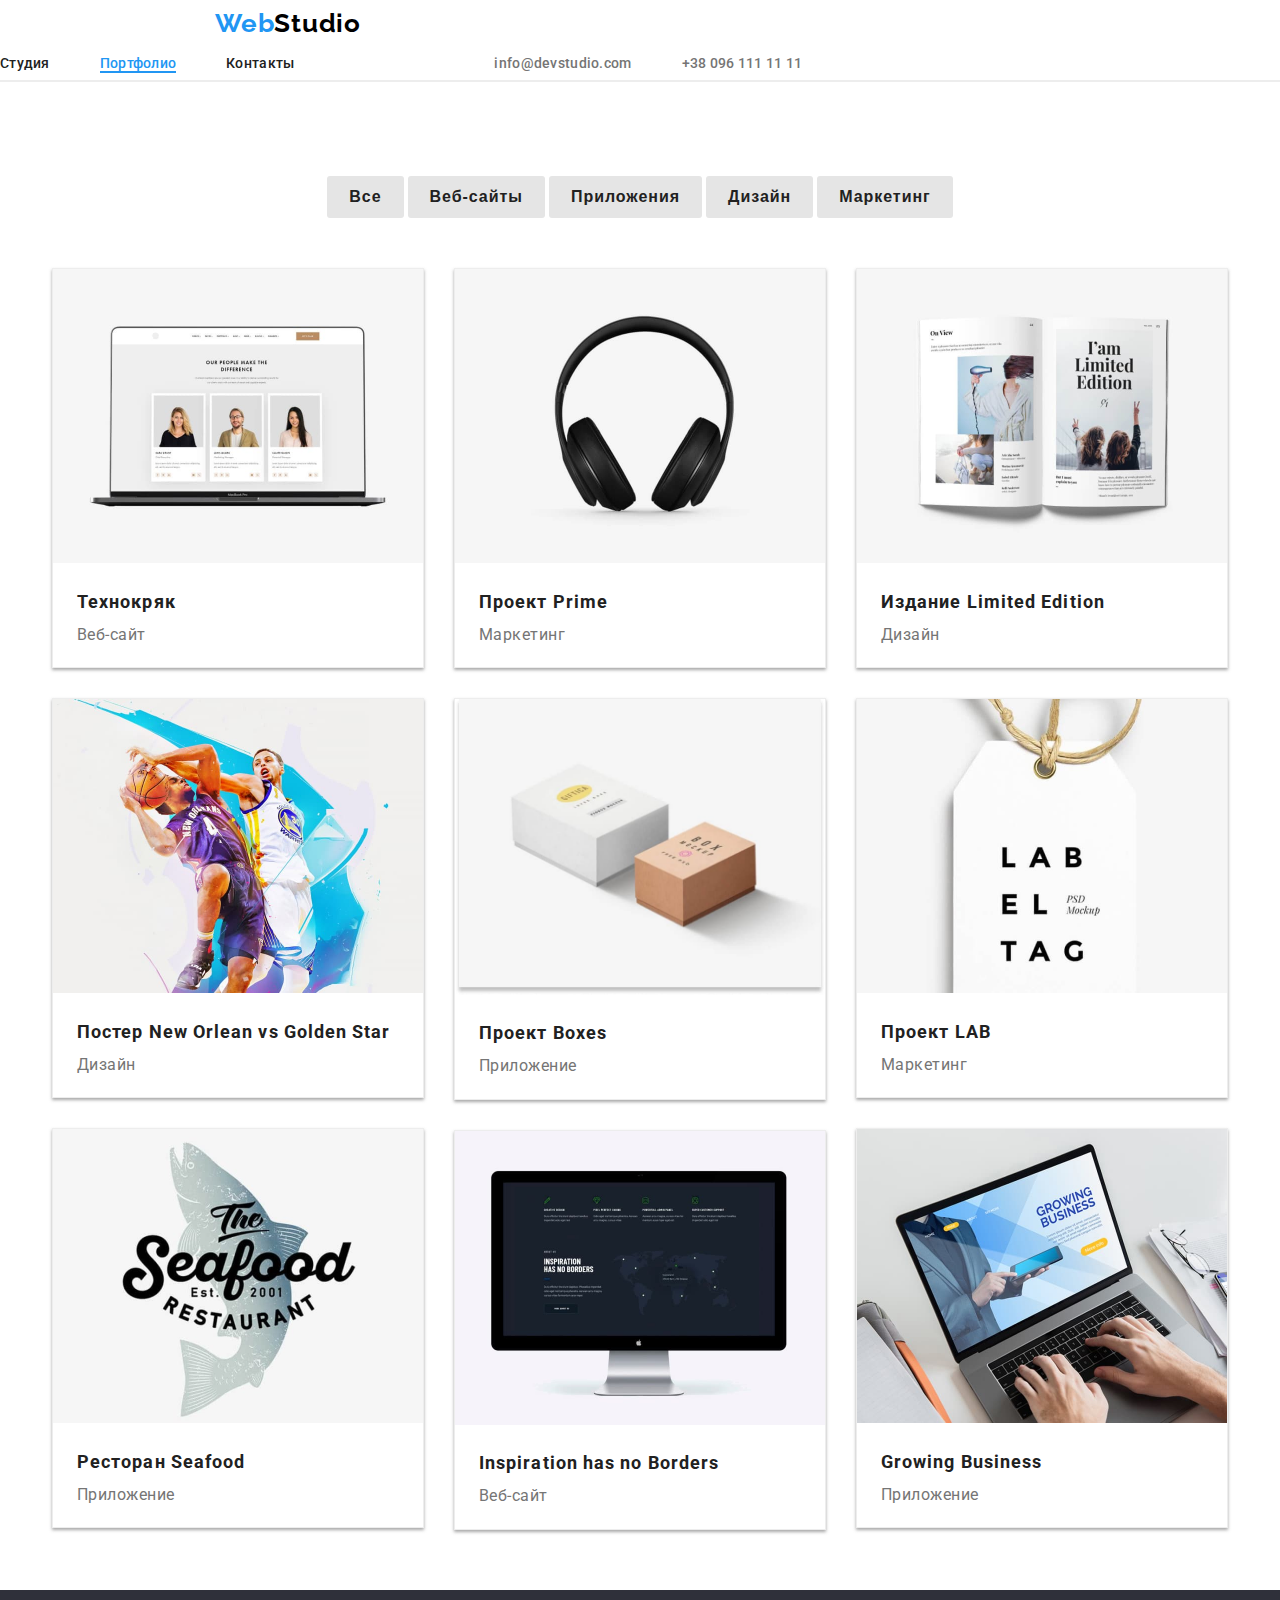
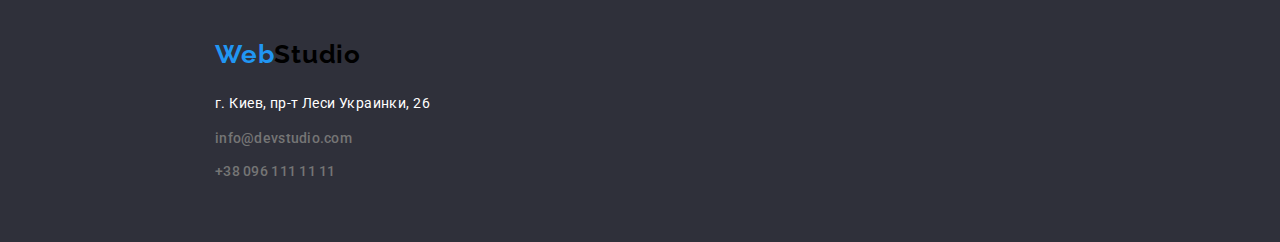
==== portfolio.html @ 44385f39 "Home work 2" ====
<!DOCTYPE html>
<html lang="ru">
  <head>
    <meta charset="UTF-8" />
    <meta http-equiv="X-UA-Compatible" content="IE=edge" />
    <meta name="viewport" content="width=device-width, initial-scale=1.0" />
    <title>Портфолио</title>
    <link rel="stylesheet" href="./styles/style.css" />
    <link rel="preconnect" href="https://fonts.googleapis.com" />
    <link rel="preconnect" href="https://fonts.gstatic.com" crossorigin />
    <link
      href="https://fonts.googleapis.com/css2?family=Raleway:wght@700&family=Roboto:wght@400;500;700;900&display=swap"
      rel="stylesheet"
    />
  </head>
  <body>
    

    <header>
     
      <div class="header">
        
        
          <div class="logo">
          <a href="./index.html" class="web" lang="en"
            ><span class="blue">Web</span>Studio</a
          >
          </div>
        <div class="header-div">
          <div>
            <nav class="nav">
                      <ul class="list nav-ul">
                        <li>
                          <a href="./index.html" class="nav-li">Студия</a>
                        </li>
                        <li>
                          <a href="./portfolio.html" class="nav-li" target="_blank"
                            ><span class="blue line">Портфолио</span></a
                          >
                        </li>
                        <li><a href="#contacts" class="nav-li">Контакты</a></li>
                      </ul>
                      
                    </nav>
          </div>
          <div class="hader-nav">
        <ul class="list nav-ul">
          
          <li>
            <a href="mailto:info@devstudio.com" class="nav-contact"
              >info@devstudio.com</a
            >
          </li>
          <li>
            <a href="tel:+380961111111" class="nav-contact"
              >+38 096 111 11 11</a
            >
          </li>
        </ul>
          </div>
        </div>
      </div>

      
  </header>

    <main class="portfolio-main">
    <div class="button-div">
      <button type="button" class="button">Все</button>
      <button type="button" class="button">Веб-сайты</button>
      <button type="button" class="button">Приложения</button>
      <button type="button" class="button">Дизайн</button>
      <button type="button" class="button">Маркетинг</button>
    </div>
      <div class="">
      <ul class="list">
        <div class="comand-li">
          <div class="portfolio-div">
            <div class="portfolio-box">
          <li >
            <img src="./images/img.jpg" alt="Технокряк" width="370"/>
            <div class="box-title">
              
           <div> <h3 class=portfolio-box-h>Технокряк</h3></div>
            <div><p class=portfolio-box-p>Веб-сайт</p></div>
            </div></div>
          </li>
         

          <div class="portfolio-box">
            <li>
              <img src="./images/img1.jpg" alt="Постер New Orlean vs Golden Star" width="370"
              />
              <div class="box-title">
              <h3 class=portfolio-box-h>Постер New Orlean vs Golden Star</h3>
              <p class=portfolio-box-p>Дизайн</p>
              </div>
            </li>
            </div>
            <div class="portfolio-box">
              <li>
                <img src="./images/img2.jpg" alt="Ресторан Seafood" width="370"
                />
                <div class="box-title">
                <h3 class=portfolio-box-h>Ресторан Seafood</h3>
                <p class=portfolio-box-p>Приложение</p>
                </div>
              </li>
              </div>
            </div>
            <div class="portfolio-div">
              <div class="portfolio-box">
                <li>
                  <img src="./images/img3.jpg" alt="Проект Prime" width="370"
                  />
                  <div class="box-title">
                  <h3 class=portfolio-box-h>Проект Prime</h3>
                  <p class=portfolio-box-p>Маркетинг</p>
                  </div>
                </li>
                </div>
                <div class="portfolio-box">
                  <li>
                    <img src="./images/img4.jpg" alt="Проект Boxes" width="370"
                    />
                    <div class="box-title">
                    <h3 class=portfolio-box-h>Проект Boxes</h3>
                    <p class=portfolio-box-p>Приложение</p>
                    </div>
                  </li>
                  </div>
                  <div class="portfolio-box">
                    <li>
                      <img src="./images/img5.jpg" alt="Inspiration has no Borders" width="370"
                      />
                      <div class="box-title">
                      <h3 class=portfolio-box-h lang="en">Inspiration has no Borders</h3>
                      <p class=portfolio-box-p>Веб-сайт</p>
                      </div>
                    </li>
                    </div>
                    </div>
                    <div>
                    <div class="portfolio-box">
                      <li>
                        <img src="./images/img6.jpg" alt="Издание Limited Edition" width="370"
                        />
                        <div class="box-title">
                        <h3 class=portfolio-box-h>Издание Limited Edition</h3>
                        <p class=portfolio-box-p>Дизайн</p>
                        </div>
                      </li>
                      </div>
                      <div class="portfolio-box">
                        <li>
                          <img src="./images/img7.jpg" alt="Проект LAB" width="370"
                          />
                          <div class="box-title">
                          <h3 class=portfolio-box-h>Проект LAB</h3>
                          <p class=portfolio-box-p>Маркетинг</p>
                          </div>
                        </li>
                        </div>
                        <div class="portfolio-box">
                          <li>
                            <img src="./images/img8.jpg" alt="Growing Business" width="370"
                            />
                            <div class="box-title">
                            <h3 class=portfolio-box-h lang="en">Growing Business</h3>
                            <p class=portfolio-box-p>Приложение</p>
                            </div>
                          </li>
                          </div>
                        </div>
                        </ul>
                    </div>
    
    
    </div>
    
    </main>
    
    
    
    
    <footer id="contacts" class="footer">
      <div >
      <a href="./index.html" class="web" lang="en"
        ><span class="blue">Web</span><span class="footer-logo">Studio</span></a
      >
      <address class="adress">
        <ul class="list adress-ul">
          <li>
            <a href="https://goo.gl/maps/pxWfSBrkVE5cYcVq5" class="adress-post" target="_blank" >
              г. Киев, пр-т Леси Украинки, 26</a
            >
          </li>
          <li><a href="mailto:info@devstudio.com" class="nav-contact">info@devstudio.com</a></li>
          <li><a href="tel:+380961111111" class="nav-contact">+38 096 111 11 11</a></li>
        </ul>
      </address>
    </div>
    </footer>
  </body>
</html>
---- styles/style.css ----
:root {
  --corp-color: #2196f3;
  --corp-background-color: #2f303a;
  --white-color: #ffffff;
  --black-color: #212121;
  --grey-color: #757575;
}
* {
  margin: 0;
  padding: 0;
}
body {
  background-color: var(--white-color);
  color: var(--black-color);
  font-family: "Roboto", sans-serif;
  font-style: normal;
}

.list {
  list-style: none;
}
a {
  text-decoration: none;
}

/* Logo style */
.web {
  font-family: 'Raleway';
  font-weight: 700;
  font-size: 26px;
  line-height: 1.19;
  color: #000000;
  letter-spacing: 0.03em;
}
.logo {
  padding-left: 215px;
  padding-right: 93px;
  
}

.blue {
  color: var(--corp-color);
  
}


/* header style */
.line{box-shadow: 0px 2px 0px var(--corp-color);}
.line:hover{color:var(--black-color)}  



.header {
  display: flex;
  flex-wrap: wrap;
  align-items: center;
  height: 80px;
  border-bottom: 2px solid rgba(75, 75, 75, 0.1);

}
.header-div{
  display: flex;
  align-items: center;
  justify-content: center;
}

.hader-nav{margin-left: 150px;}


.nav li,
.nav-ul li{
  margin-right:50px;
  
}

.nav-ul {
  display:flex;
  flex-wrap: nowrap;
  align-items: center;
 
  }
.nav-li,
.nav-contact {
  font-weight: 500;
  font-size: 14px;
  line-height: 1.14;
  letter-spacing: 0.02em;
}

.nav-li:visited,
.nav-li {
  color: var(--black-color);
}

.nav-li:focus,
.nav-contact:focus,
.nav-li:hover,
.nav-contact:hover {
  color: var(--corp-color);
}

.nav-contact,
.nav-contact:visited {
  color: var(--grey-color);
}

/* поле заказа */

.solution {
  background-color: var(--corp-background-color);
  text-align: center;
  min-height: 600px;
  height: auto;
  width: auto;
}
.solution h1 {
  font-weight: 900;
  font-size: 44px;
  line-height: 1.36;
  text-transform: uppercase;
  letter-spacing: 0.06em;
  color: var(--white-color);
  padding-top: 200px;
  padding-bottom: 30px;
}
.button {
  font-style: normal;
  font-weight: 700;
  font-size: 16px;
  line-height: 1.87;
  letter-spacing: 0.06em;
  text-align: center;
  background-color: #e5e5e5;
  color: var(--black-color);
  border: none;
  border-radius: 3px;
  padding: 6px 22px;
 
  cursor: pointer;
}

.button:hover,
.button:focus {
  background-color: var(--corp-color);
  color: var(--white-color);
  box-shadow: 0px 5px 2px #51515160;
}

/* ценности */
.hidden-text {
  display: none;
}
.section-values{
margin-top: 94px;


}
.values {
  display: flex;
  flex-wrap: wrap;
  justify-content: center;
  margin: 10px 15px;
  
  
}
.values li{
  width: 270px;
  height: 101px;
  
}

.values-h3 {
  font-weight: 700;
  font-size: 14px;
  line-height: 1.14;
  text-transform: uppercase;
  margin-bottom: 10px;
  letter-spacing: 0.03em;
}
.values p {
font-size: 14px;
line-height: 24px;
letter-spacing: 0.03em;
color: var(--grey-color);
}

/* portfolio */
.portfolio {
  display: flex;
  flex-wrap: wrap;
  justify-content: center;
}
.portfolio li {
  min-width: 370px;
  max-width: 100%;
  height: 294px;
  margin: 10px 15px;
}

.section-title {
  font-weight: 700;
  font-size: 36px;
  line-height: 1.17;
  text-align: center;
  letter-spacing: 0.03em;
  padding-top: 94px;
  padding-bottom: 50px;
}

.section-comand p {
  font-size: 16px;
  line-height: 1.19;
  color: var(--grey-color);
}

.section-comand {
  text-align: center;
  background-color: #e5e5e5;
  height: auto;
  width: auto;
  min-height: 648px;
  margin-top: 84px;
  
}
.command-h{
  margin-top:30px;
  margin-bottom: 10px;
  font-weight: 500;
  font-size: 16px;
  line-height: 1.19;
  text-align: center;
}
.comand-li {
  display: flex;
  flex-wrap: wrap;
  justify-content: center;
}
.li {
  width: 270px;
  max-width: 100%;
  height: 368px;
  border-radius: 3px;
  background-color: var(--white-color);
  margin: 15px 15px;
  box-shadow: 0px 2px 2px #51515180;
  
}

.footer {
  background-color: var(--corp-background-color);
  padding-left: 215px;
  display: flex;
  align-items: center;
  height: 252px;
}
.footer-logo{
  font-family: 'Raleway';
  font-weight: 700;
  font-size: 26px;
  line-height: 1.19;
  letter-spacing: 0.03em;

}
.adress{
font-family: 'Roboto';
font-style: normal;
font-weight: 400;
font-size: 14px;
line-height: 24px;
letter-spacing: 0.03em;
margin-top: 20px;}


.adress-post{
color: var(--white-color);
font-weight: 400;
font-size: 14px;
line-height: 2;
letter-spacing: 0.03em;
}
.adress-post:focus,
.adress-post:hover{
  color:var(--corp-color)
}




.adress-ul li{
  margin-bottom: 9px;
}

/* Страница Portfolio */
.portfolio-main{
  background-color: var(--white-color);

}


.button-div{
  display:block;
  text-align: center;
margin-top: 94px;
margin-bottom: 50px;
}


.portfolio-box
{box-shadow: 0px 2px 3px #51515180;
border: 1px solid rgba(75, 75, 75, 0.1);
width: 370px;
justify-content: center;
align-items: center;
margin-bottom: 30px;
background-color: var(--white-color);}



.portfolio-box-h{
font-weight: 700;
font-size: 18px;
line-height: 2.0;
letter-spacing: 0.06em;
color: var(--black-color);

}

.portfolio-box-p{
  font-size: 16px;
line-height: 1.9;
letter-spacing: 0.03em;
color: var(--grey-color);
padding: 0px;



}

.portfolio-div{
  margin-right: 30px;
  margin-bottom: 30px;
  
}
.box-title{
  
  margin-left: 24px;
  height: 100px;
  display: flex;
 justify-content: center;
  flex-direction: column;
  
 
  
  
}
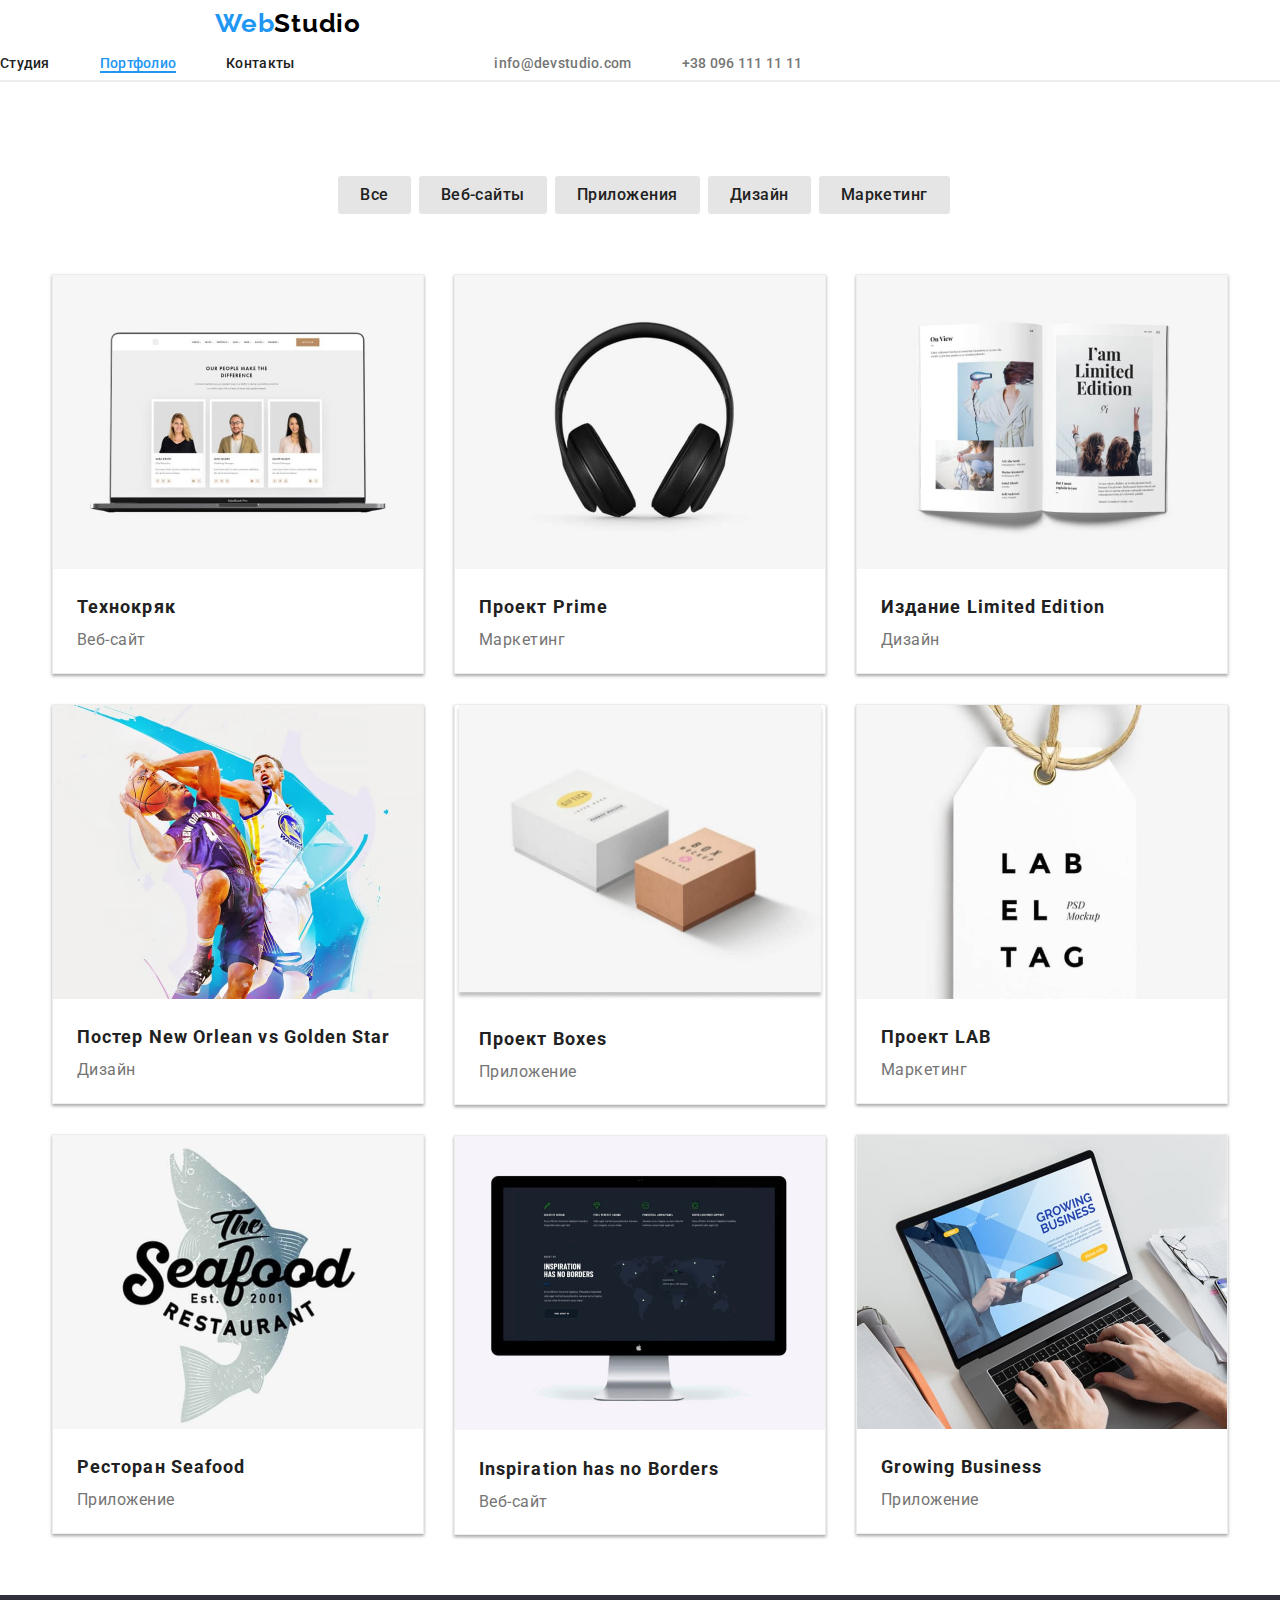
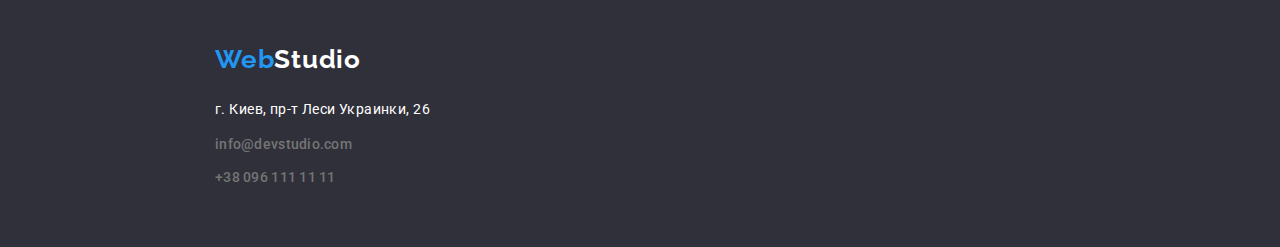
==== commit d74f87f7: "adjustments" ====
--- a/portfolio.html
+++ b/portfolio.html
@@ -15,12 +15,10 @@
   </head>
   <body>
     
-
     <header>
-     
+
       <div class="header">
-        
-        
+             
           <div class="logo">
           <a href="./index.html" class="web" lang="en"
             ><span class="blue">Web</span>Studio</a
@@ -66,11 +64,11 @@
 
     <main class="portfolio-main">
     <div class="button-div">
-      <button type="button" class="button">Все</button>
-      <button type="button" class="button">Веб-сайты</button>
-      <button type="button" class="button">Приложения</button>
-      <button type="button" class="button">Дизайн</button>
-      <button type="button" class="button">Маркетинг</button>
+      <button type="button" class="portfolio-button">Все</button>
+      <button type="button" class="portfolio-button">Веб-сайты</button>
+      <button type="button" class="portfolio-button">Приложения</button>
+      <button type="button" class="portfolio-button">Дизайн</button>
+      <button type="button" class="portfolio-button">Маркетинг</button>
     </div>
       <div class="">
       <ul class="list">
--- a/styles/style.css
+++ b/styles/style.css
@@ -124,14 +124,15 @@
   padding-bottom: 30px;
 }
 .button {
+  font-family: 'Roboto';
   font-style: normal;
   font-weight: 700;
   font-size: 16px;
   line-height: 1.87;
   letter-spacing: 0.06em;
   text-align: center;
-  background-color: #e5e5e5;
-  color: var(--black-color);
+  background-color: var(--corp-color);
+  color: var(--white-color);
   border: none;
   border-radius: 3px;
   padding: 6px 22px;
@@ -141,9 +142,9 @@
 
 .button:hover,
 .button:focus {
-  background-color: var(--corp-color);
-  color: var(--white-color);
-  box-shadow: 0px 5px 2px #51515160;
+  background-color: #e5e5e5;
+  color: var(--black-color);
+  /* box-shadow: 0px 5px 2px #51515160; */
 }
 
 /* ценности */
@@ -259,6 +260,7 @@
   font-size: 26px;
   line-height: 1.19;
   letter-spacing: 0.03em;
+  color: var(--white-color);
 
 }
 .adress{
@@ -298,42 +300,66 @@
 
 
 .button-div{
-  display:block;
-  text-align: center;
-margin-top: 94px;
-margin-bottom: 50px;
-}
-
-
-.portfolio-box
-{box-shadow: 0px 2px 3px #51515180;
-border: 1px solid rgba(75, 75, 75, 0.1);
-width: 370px;
-justify-content: center;
-align-items: center;
-margin-bottom: 30px;
-background-color: var(--white-color);}
+  display: flex;
+  flex-wrap: wrap;
+  justify-content: center;
+  align-items: center;
+  margin-top: 94px;
+  margin-bottom: 50px;
+
+}
+
+.portfolio-button {
+  font-family: 'Roboto';
+  font-style: normal;
+  font-weight: 500;
+  font-size: 16px;
+  line-height: 1.6;
+  text-align: center;
+  letter-spacing: 0.03em;
+  background-color: #e5e5e5;
+  color: var(--black-color);
+  border: none;
+  border-radius: 3px;
+  padding: 6px 22px;
+   cursor: pointer;
+   margin-left: 8px;
+   margin-bottom: 10px;
+}
+
+.portfolio-button:hover,
+.portfolio-button:focus {
+  background-color: var(--corp-color);
+  color: var(--white-color);
+  box-shadow: 0px 5px 2px #51515160;
+}
+
+.portfolio-box{
+  box-shadow: 0px 2px 3px #51515180;
+  border: 1px solid rgba(75, 75, 75, 0.1);
+  width: 370px;
+  justify-content: center;
+  align-items: center;
+  margin-bottom: 30px;
+  background-color: var(--white-color);}
 
 
 
 .portfolio-box-h{
-font-weight: 700;
-font-size: 18px;
-line-height: 2.0;
-letter-spacing: 0.06em;
-color: var(--black-color);
+  font-weight: 700;
+  font-size: 18px;
+  line-height: 2.0;
+  letter-spacing: 0.06em;
+  color: var(--black-color);
 
 }
 
 .portfolio-box-p{
   font-size: 16px;
-line-height: 1.9;
-letter-spacing: 0.03em;
-color: var(--grey-color);
-padding: 0px;
-
-
-
+  line-height: 1.9;
+  letter-spacing: 0.03em;
+  color: var(--grey-color);
+  padding: 0px;
 }
 
 .portfolio-div{
@@ -342,14 +368,10 @@
   
 }
 .box-title{
-  
   margin-left: 24px;
   height: 100px;
   display: flex;
- justify-content: center;
+  justify-content: center;
   flex-direction: column;
-  
- 
-  
-  
+   
 }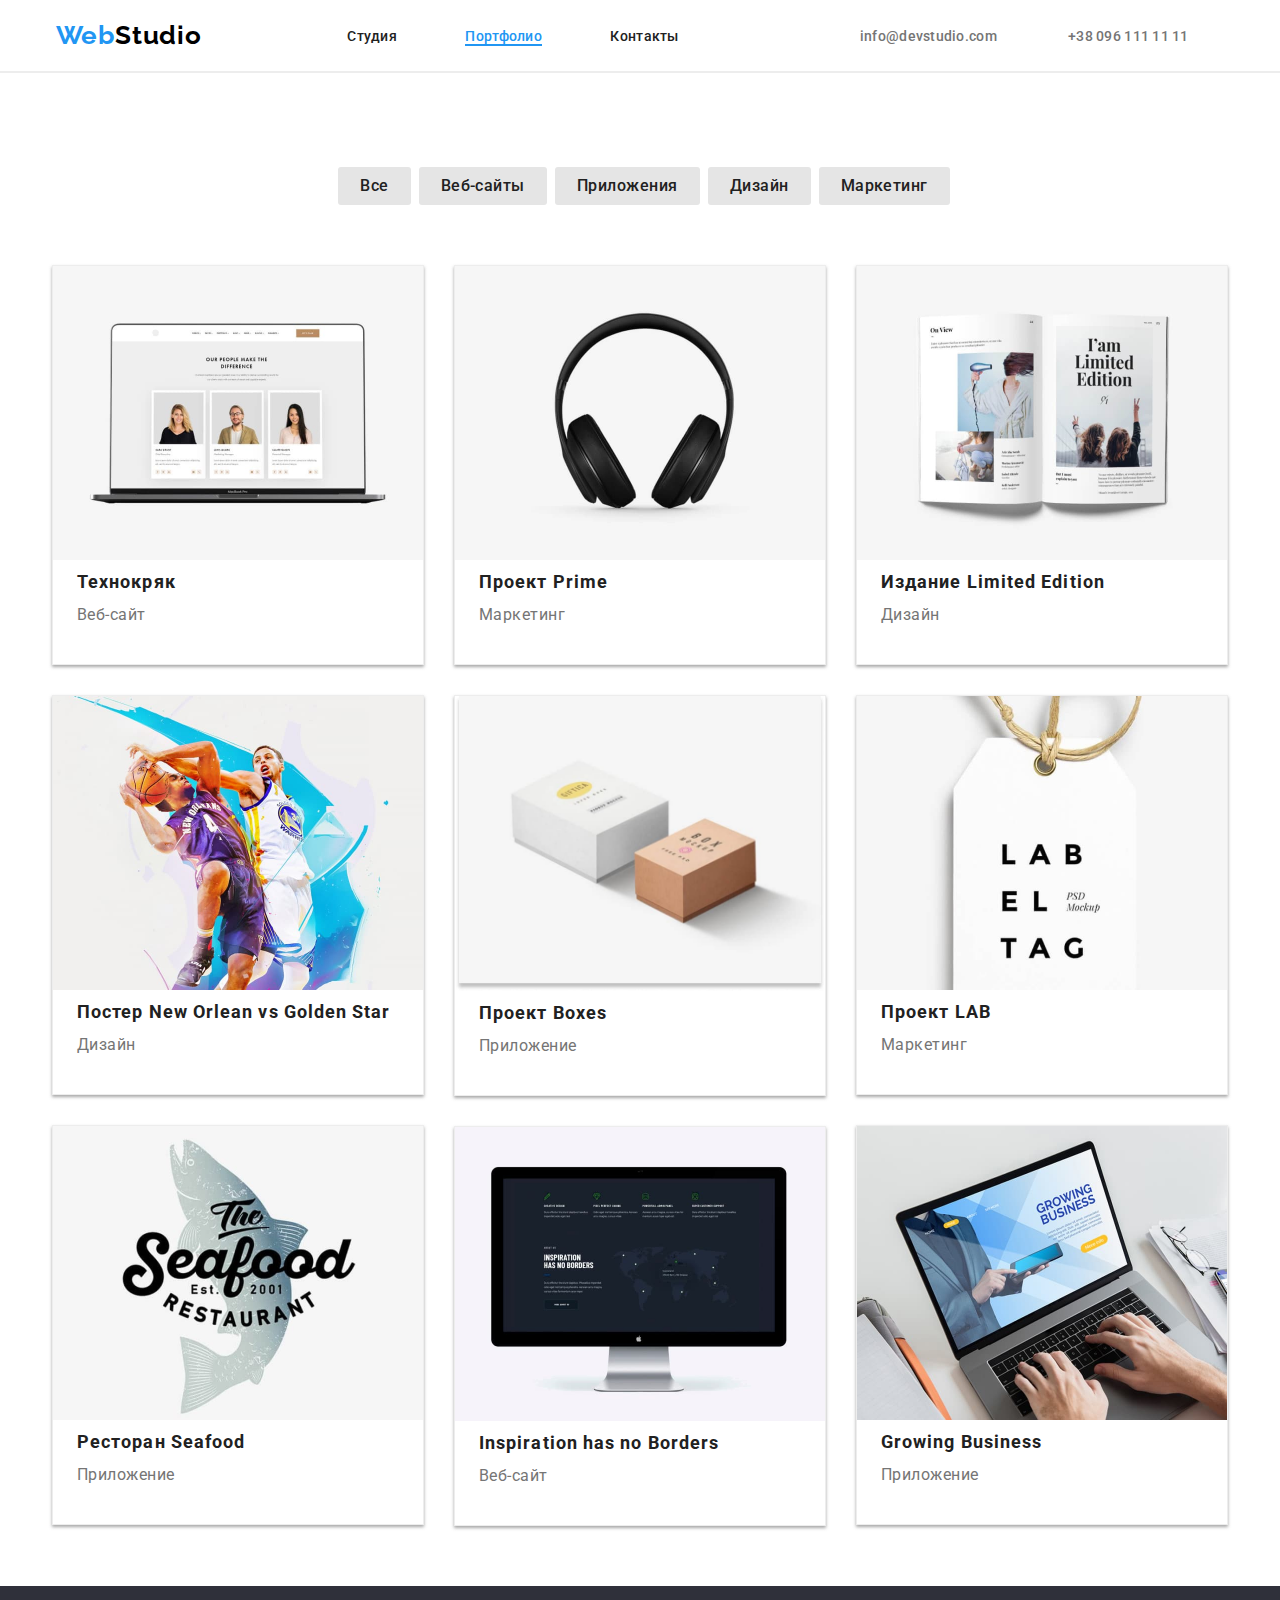
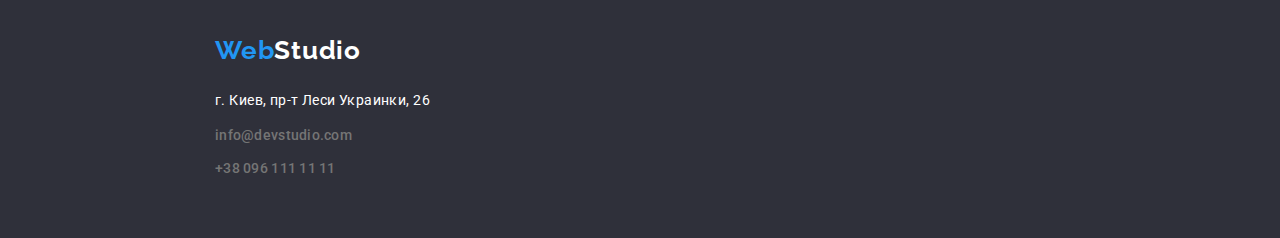
==== commit 15090529: "new" ====
--- a/portfolio.html
+++ b/portfolio.html
@@ -14,69 +14,46 @@
     />
   </head>
   <body>
+    <header>
     
-    <header>
-
-      <div class="header">
-             
-          <div class="logo">
-          <a href="./index.html" class="web" lang="en"
-            ><span class="blue">Web</span>Studio</a
-          >
+      <nav class="top-menu">
+        <div class="menu-div">
+          <div><a href="./index.html" class="web" lang="en"><span class="blue">Web</span>Studio</a>
           </div>
-        <div class="header-div">
-          <div>
-            <nav class="nav">
-                      <ul class="list nav-ul">
-                        <li>
-                          <a href="./index.html" class="nav-li">Студия</a>
-                        </li>
-                        <li>
-                          <a href="./portfolio.html" class="nav-li" target="_blank"
-                            ><span class="blue line">Портфолио</span></a
-                          >
-                        </li>
-                        <li><a href="#contacts" class="nav-li">Контакты</a></li>
-                      </ul>
-                      
-                    </nav>
-          </div>
-          <div class="hader-nav">
-        <ul class="list nav-ul">
-          
-          <li>
-            <a href="mailto:info@devstudio.com" class="nav-contact"
-              >info@devstudio.com</a
-            >
-          </li>
-          <li>
-            <a href="tel:+380961111111" class="nav-contact"
-              >+38 096 111 11 11</a
-            >
-          </li>
-        </ul>
-          </div>
+    
+          <ul class="menu-main list menu-ul">
+            <li><a href="./index.html" class="nav-li">Студия</a></li>
+            <li><a href="./portfolio.html" class="nav-li" target="_blank"><span class="blue line">Портфолио</span></a></li>
+            <li><a href="#contacts" class="nav-li">Контакты</a></li>
+          </ul>
+          <ul class="menu-main list menu-ul">
+    
+            <li><a href="mailto:info@devstudio.com" class="nav-contact">info@devstudio.com</a></li>
+            <li><a href="tel:+380961111111" class="nav-contact">+38 096 111 11 11</a></li>
+    
+          </ul>
+    
         </div>
-      </div>
-
-      
-  </header>
-
+      </nav>
+    </header>
+    
+   
     <main class="portfolio-main">
-    <div class="button-div">
-      <button type="button" class="portfolio-button">Все</button>
-      <button type="button" class="portfolio-button">Веб-сайты</button>
-      <button type="button" class="portfolio-button">Приложения</button>
-      <button type="button" class="portfolio-button">Дизайн</button>
-      <button type="button" class="portfolio-button">Маркетинг</button>
-    </div>
+    <div class="">
+      <ul class="list button-div">
+        <li><button type="button" class="portfolio-button">Все</button></li>
+      <li><button type="button" class="portfolio-button">Веб-сайты</button></li>
+      <li><button type="button" class="portfolio-button">Приложения</button></li>
+      <li><button type="button" class="portfolio-button">Дизайн</button></li>
+      <li><button type="button" class="portfolio-button">Маркетинг</button></li>
+    </ul></div>
       <div class="">
       <ul class="list">
         <div class="comand-li">
           <div class="portfolio-div">
             <div class="portfolio-box">
           <li >
-            <img src="./images/img.jpg" alt="Технокряк" width="370"/>
+            <img src="./images/img.jpg" alt="Технокряк" width="370" class="image"/>
             <div class="box-title">
               
            <div> <h3 class=portfolio-box-h>Технокряк</h3></div>
@@ -88,7 +65,7 @@
           <div class="portfolio-box">
             <li>
               <img src="./images/img1.jpg" alt="Постер New Orlean vs Golden Star" width="370"
-              />
+              class="image"/>
               <div class="box-title">
               <h3 class=portfolio-box-h>Постер New Orlean vs Golden Star</h3>
               <p class=portfolio-box-p>Дизайн</p>
@@ -98,7 +75,7 @@
             <div class="portfolio-box">
               <li>
                 <img src="./images/img2.jpg" alt="Ресторан Seafood" width="370"
-                />
+                class="image"/>
                 <div class="box-title">
                 <h3 class=portfolio-box-h>Ресторан Seafood</h3>
                 <p class=portfolio-box-p>Приложение</p>
@@ -110,7 +87,7 @@
               <div class="portfolio-box">
                 <li>
                   <img src="./images/img3.jpg" alt="Проект Prime" width="370"
-                  />
+                  class="image"/>
                   <div class="box-title">
                   <h3 class=portfolio-box-h>Проект Prime</h3>
                   <p class=portfolio-box-p>Маркетинг</p>
@@ -120,7 +97,7 @@
                 <div class="portfolio-box">
                   <li>
                     <img src="./images/img4.jpg" alt="Проект Boxes" width="370"
-                    />
+                    class="image"/>
                     <div class="box-title">
                     <h3 class=portfolio-box-h>Проект Boxes</h3>
                     <p class=portfolio-box-p>Приложение</p>
@@ -130,7 +107,7 @@
                   <div class="portfolio-box">
                     <li>
                       <img src="./images/img5.jpg" alt="Inspiration has no Borders" width="370"
-                      />
+                      class="image"/>
                       <div class="box-title">
                       <h3 class=portfolio-box-h lang="en">Inspiration has no Borders</h3>
                       <p class=portfolio-box-p>Веб-сайт</p>
@@ -142,7 +119,7 @@
                     <div class="portfolio-box">
                       <li>
                         <img src="./images/img6.jpg" alt="Издание Limited Edition" width="370"
-                        />
+                        class="image"/>
                         <div class="box-title">
                         <h3 class=portfolio-box-h>Издание Limited Edition</h3>
                         <p class=portfolio-box-p>Дизайн</p>
@@ -152,7 +129,7 @@
                       <div class="portfolio-box">
                         <li>
                           <img src="./images/img7.jpg" alt="Проект LAB" width="370"
-                          />
+                          class="image"/>
                           <div class="box-title">
                           <h3 class=portfolio-box-h>Проект LAB</h3>
                           <p class=portfolio-box-p>Маркетинг</p>
@@ -162,7 +139,7 @@
                         <div class="portfolio-box">
                           <li>
                             <img src="./images/img8.jpg" alt="Growing Business" width="370"
-                            />
+                            class="image"/>
                             <div class="box-title">
                             <h3 class=portfolio-box-h lang="en">Growing Business</h3>
                             <p class=portfolio-box-p>Приложение</p>
--- a/styles/style.css
+++ b/styles/style.css
@@ -16,6 +16,10 @@
   font-style: normal;
 }
 
+header{
+padding-top: 20px;
+padding-bottom: 20px;
+border-bottom: 2px solid rgba(75, 75, 75, 0.1);}
 .list {
   list-style: none;
 }
@@ -31,6 +35,8 @@
   line-height: 1.19;
   color: #000000;
   letter-spacing: 0.03em;
+  
+  
 }
 .logo {
   padding-left: 215px;
@@ -45,74 +51,59 @@
 
 
 /* header style */
+.menu-div {
+  display: flex;
+  flex-wrap: wrap;
+  align-items: center;
+  justify-content:space-around ;
+  
+  
+}
+.menu-ul {
+  display: flex;
+  flex-wrap: wrap;
+  justify-content: space-around;
+  width:400px;
+  
+}
+  
 .line{box-shadow: 0px 2px 0px var(--corp-color);}
 .line:hover{color:var(--black-color)}  
 
-
-
-.header {
-  display: flex;
-  flex-wrap: wrap;
-  align-items: center;
-  height: 80px;
-  border-bottom: 2px solid rgba(75, 75, 75, 0.1);
-
-}
-.header-div{
-  display: flex;
-  align-items: center;
-  justify-content: center;
-}
-
-.hader-nav{margin-left: 150px;}
-
-
-.nav li,
-.nav-ul li{
-  margin-right:50px;
-  
-}
-
-.nav-ul {
-  display:flex;
-  flex-wrap: nowrap;
-  align-items: center;
- 
-  }
-.nav-li,
-.nav-contact {
-  font-weight: 500;
-  font-size: 14px;
-  line-height: 1.14;
-  letter-spacing: 0.02em;
-}
-
-.nav-li:visited,
-.nav-li {
-  color: var(--black-color);
-}
-
-.nav-li:focus,
-.nav-contact:focus,
-.nav-li:hover,
-.nav-contact:hover {
-  color: var(--corp-color);
-}
-
-.nav-contact,
-.nav-contact:visited {
-  color: var(--grey-color);
-}
-
-/* поле заказа */
-
-.solution {
-  background-color: var(--corp-background-color);
-  text-align: center;
-  min-height: 600px;
-  height: auto;
-  width: auto;
-}
+  .nav-li,
+  .nav-contact {
+    font-weight: 500;
+    font-size: 14px;
+    line-height: 1.14;
+    letter-spacing: 0.02em;
+  }
+
+  .nav-li:visited,
+  .nav-li {
+    color: var(--black-color);
+  }
+
+  .nav-li:focus,
+  .nav-contact:focus,
+  .nav-li:hover,
+  .nav-contact:hover {
+    color: var(--corp-color);
+  }
+
+  .nav-contact,
+  .nav-contact:visited {
+    color: var(--grey-color);
+  }
+
+  /* поле заказа */
+
+  .solution {
+    background-color: var(--corp-background-color);
+    text-align: center;
+    min-height: 600px;
+    height: auto;
+    width: auto;
+  }
 .solution h1 {
   font-weight: 900;
   font-size: 44px;
@@ -303,7 +294,6 @@
   display: flex;
   flex-wrap: wrap;
   justify-content: center;
-  align-items: center;
   margin-top: 94px;
   margin-bottom: 50px;
 
@@ -341,8 +331,8 @@
   justify-content: center;
   align-items: center;
   margin-bottom: 30px;
-  background-color: var(--white-color);}
-
+  background-color: var(--white-color);
+}
 
 
 .portfolio-box-h{
@@ -359,7 +349,8 @@
   line-height: 1.9;
   letter-spacing: 0.03em;
   color: var(--grey-color);
-  padding: 0px;
+  
+  
 }
 
 .portfolio-div{
@@ -370,8 +361,16 @@
 .box-title{
   margin-left: 24px;
   height: 100px;
-  display: flex;
+  
   justify-content: center;
   flex-direction: column;
    
+}
+.image:hover{
+  width: 350px;
+  margin-top: 8px;
+  margin-bottom: 8px;
+  margin-left: 10px;
+  box-shadow: -1px -1px 10px #51515160;
+  border-radius: 3px;
 }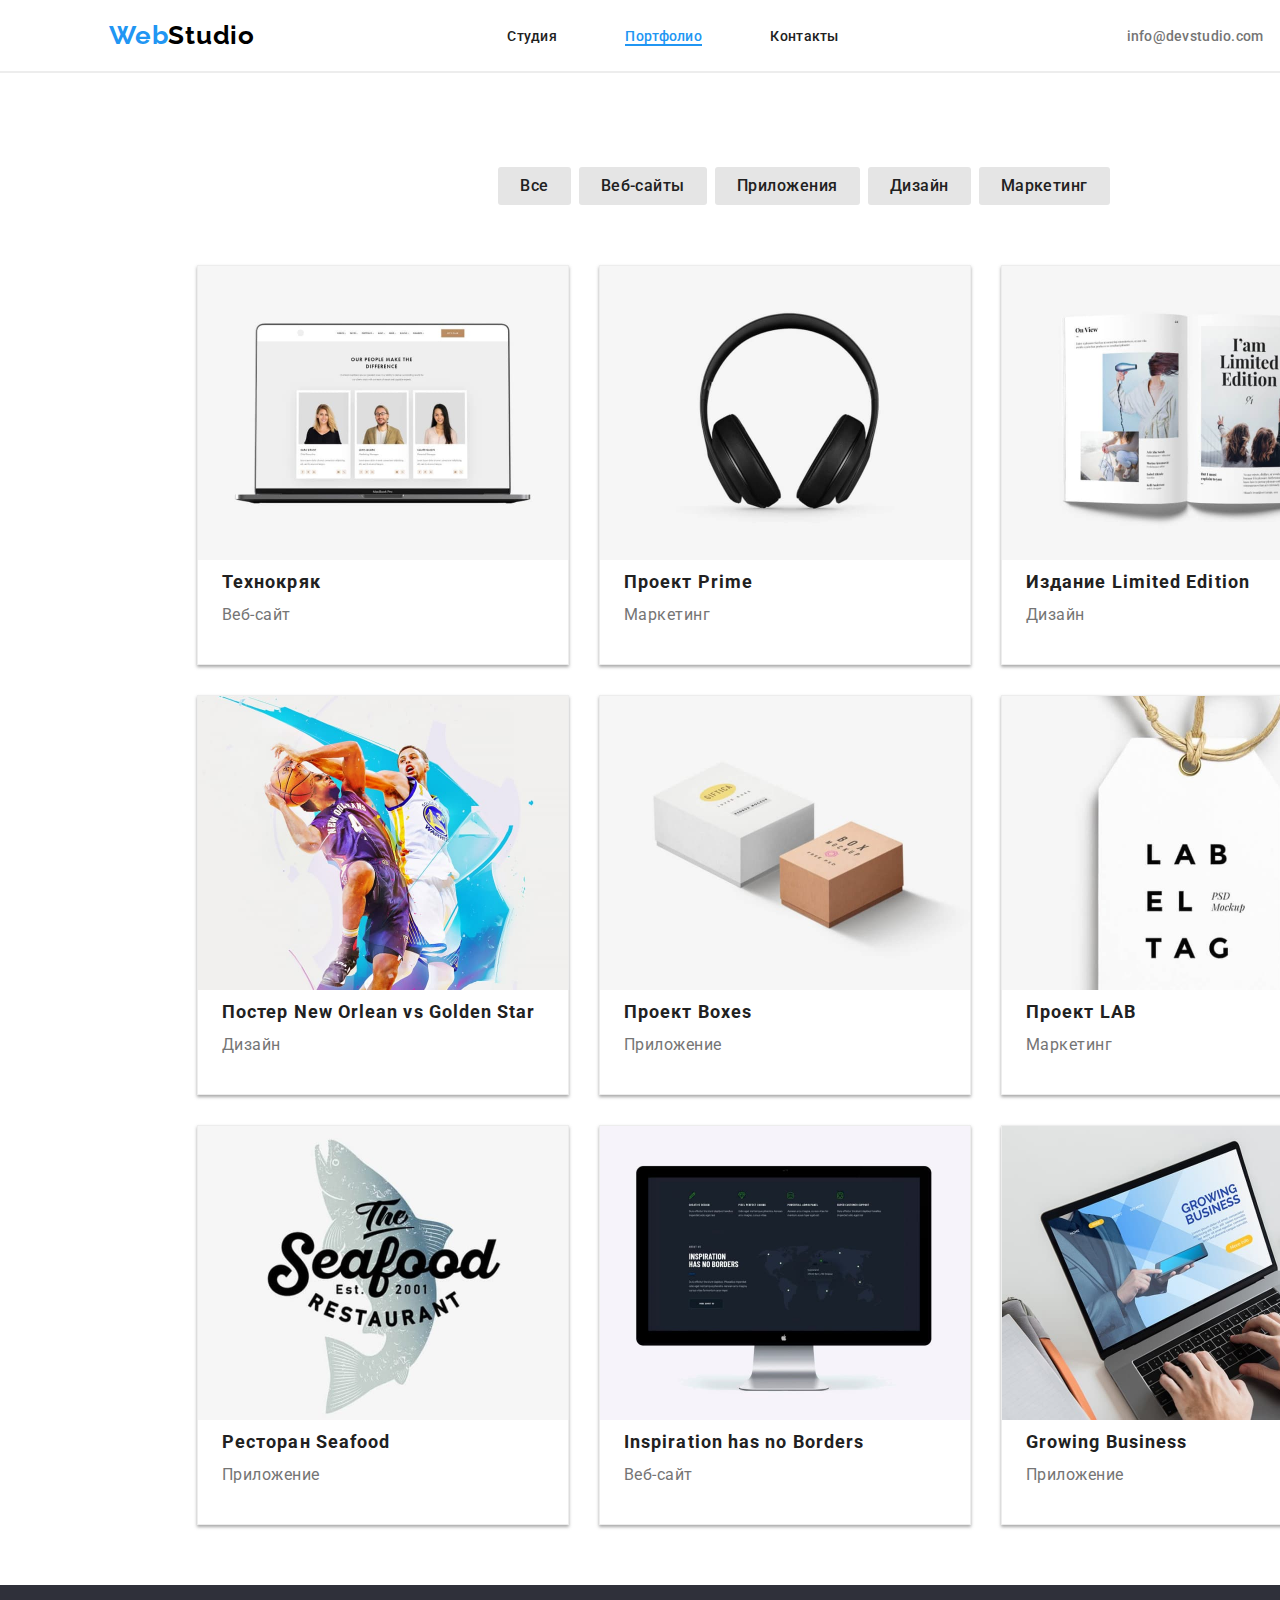
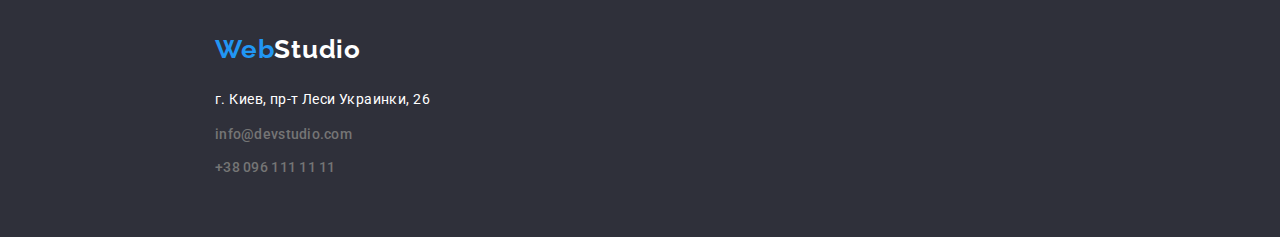
==== commit 630f5719: "Change" ====
--- a/portfolio.html
+++ b/portfolio.html
@@ -115,7 +115,7 @@
                     </li>
                     </div>
                     </div>
-                    <div>
+                    <div class="portfolio-div">
                     <div class="portfolio-box">
                       <li>
                         <img src="./images/img6.jpg" alt="Издание Limited Edition" width="370"
--- a/styles/style.css
+++ b/styles/style.css
@@ -14,14 +14,23 @@
   color: var(--black-color);
   font-family: "Roboto", sans-serif;
   font-style: normal;
+  width: 1600px;
 }
 
 header{
 padding-top: 20px;
 padding-bottom: 20px;
-border-bottom: 2px solid rgba(75, 75, 75, 0.1);}
+border-bottom: 2px solid rgba(75, 75, 75, 0.1);
+
+}
+.top-menu
+{
+  width: 100%;
+  height: 100%;
+}
 .list {
   list-style: none;
+  
 }
 a {
   text-decoration: none;
@@ -226,6 +235,7 @@
   display: flex;
   flex-wrap: wrap;
   justify-content: center;
+  
 }
 .li {
   width: 270px;
